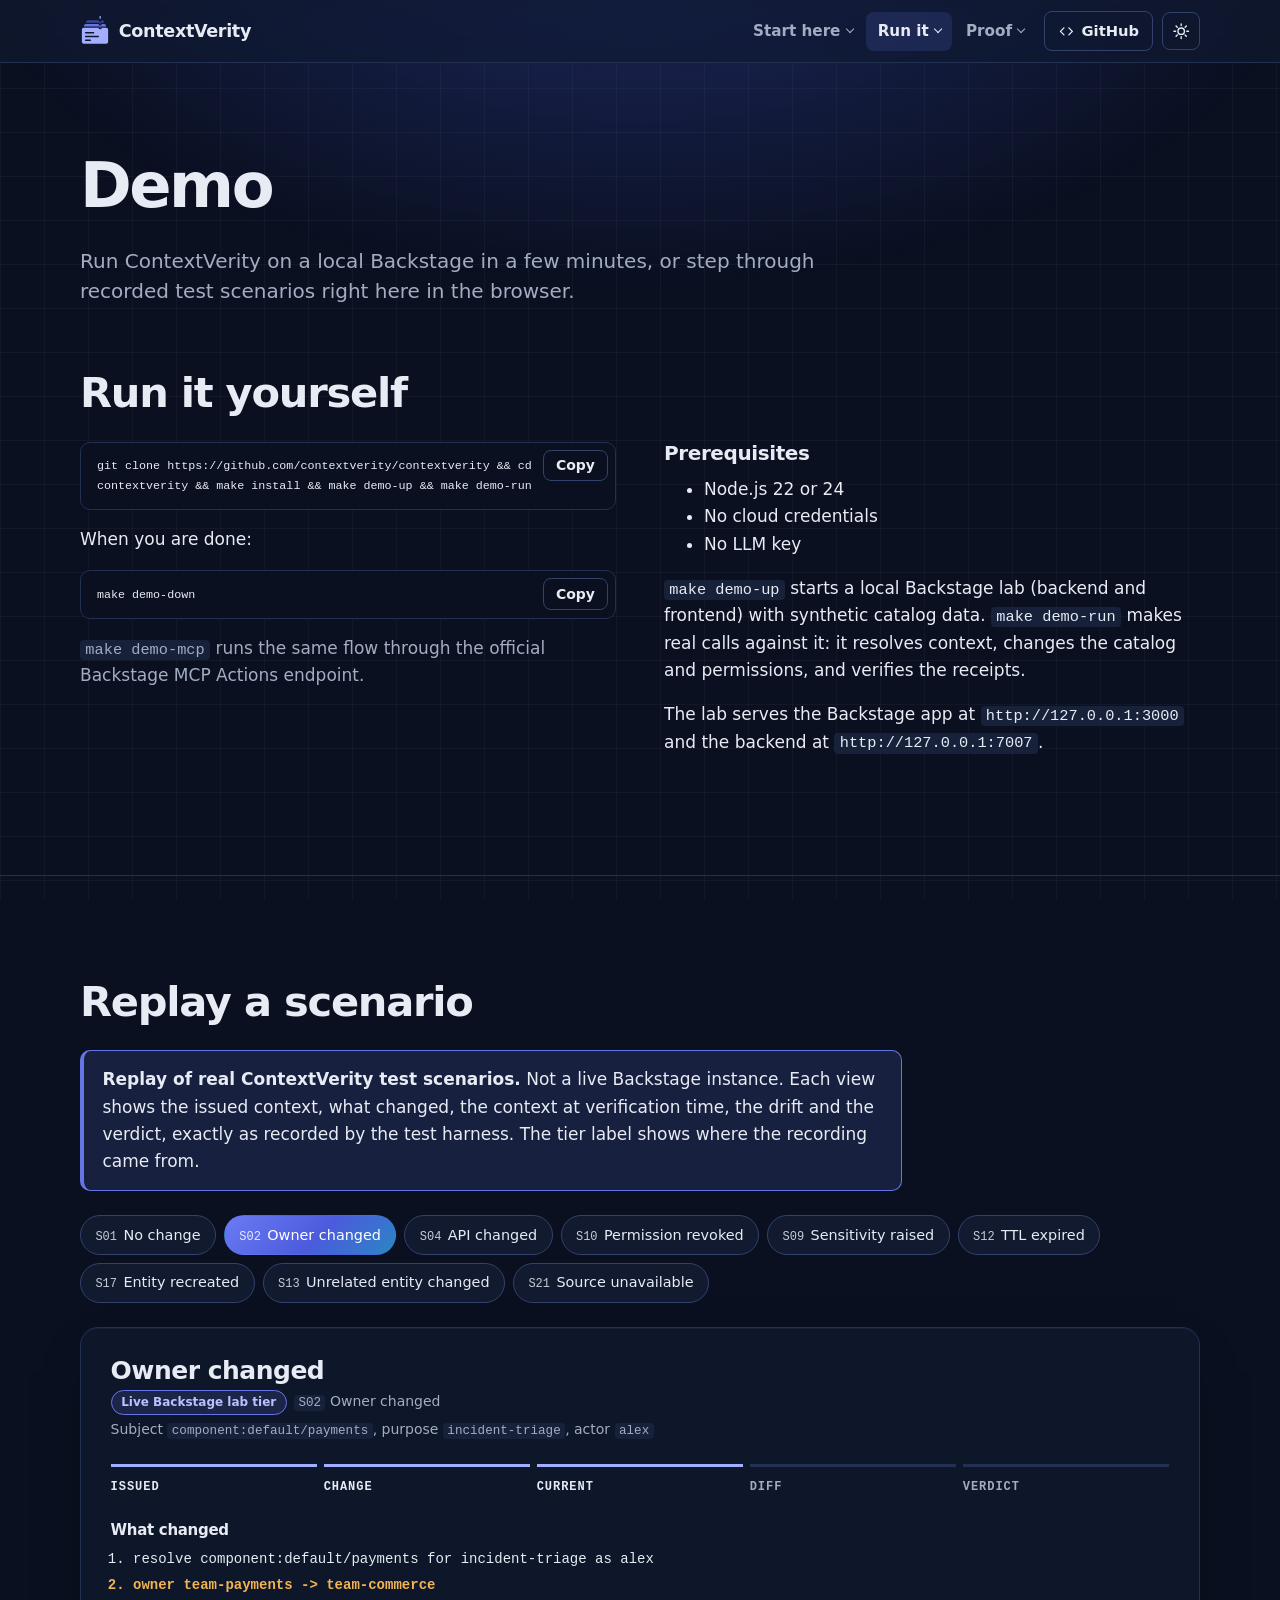
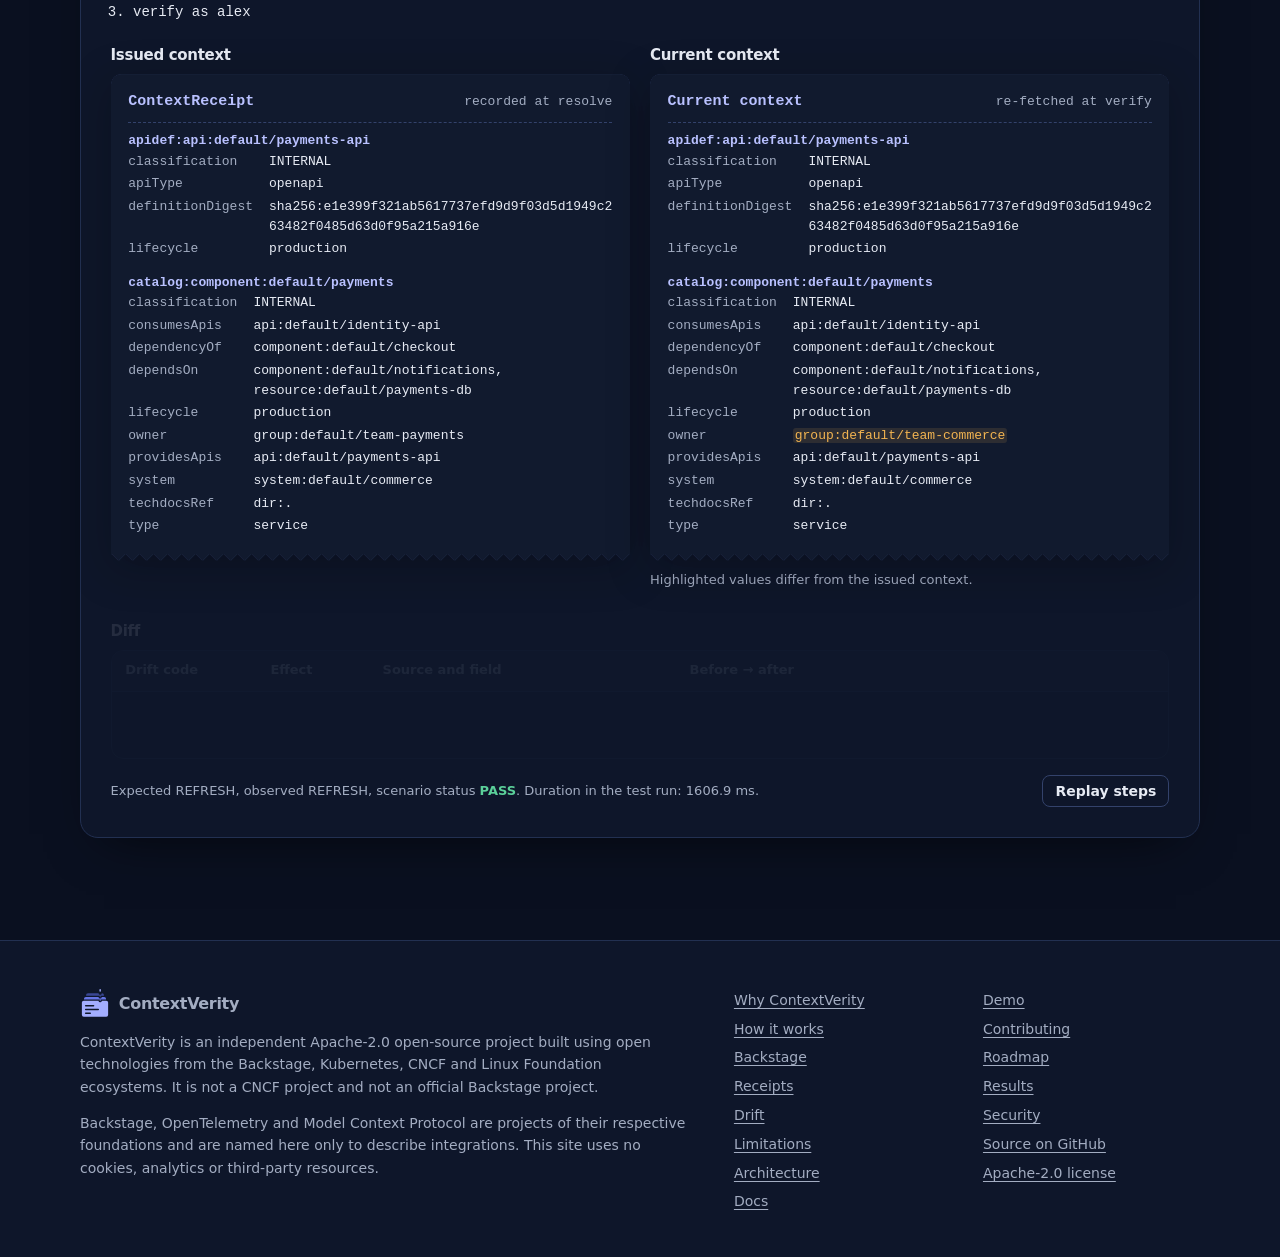
==== demo/index.html @ adbcea39 "ContextVerity website" ====
<!doctype html>
<html lang="en" data-theme="dark">
<head>
  <meta charset="utf-8">
  <meta name="viewport" content="width=device-width, initial-scale=1">
  <title>Demo | ContextVerity</title>
  <meta name="description" content="Run the ContextVerity demo on a local Backstage lab, or replay recorded test scenarios in the browser: owner changes, API changes, revoked permissions and more.">
  <meta name="color-scheme" content="dark light">
  <meta name="theme-color" content="#0a1020">
  <meta property="og:title" content="Demo | ContextVerity">
  <meta property="og:description" content="Run the ContextVerity demo on a local Backstage lab, or replay recorded test scenarios in the browser: owner changes, API changes, revoked permissions and more.">
  <meta property="og:type" content="website">
  <link rel="canonical" href="https://contextverity.github.io/demo/">
  <link rel="icon" href="/favicon.svg" type="image/svg+xml">
  <link rel="stylesheet" href="/assets/css/site.css">
  <script>(function(){var d=document.documentElement,t=null;d.classList.add('js');try{t=new URLSearchParams(location.search).get('theme')||localStorage.getItem('cv-theme')}catch(e){}d.setAttribute('data-theme',t==='light'?'light':'dark');})();</script>
</head>
<body>
  <a class="skip" href="#main">Skip to content</a>
  <header class="site-header">
    <div class="wrap">
      <a class="brand" href="/"><img class="img-dark" src="/assets/img/logo-mark-dark.svg" alt="" width="30" height="30"><img class="img-light" src="/assets/img/logo-mark.svg" alt="" width="30" height="30">ContextVerity</a>
      <nav id="site-nav" class="site-nav" aria-label="Main">
        <ul>
          <li><details class="dd"><summary>Start here</summary><ul class="dd-menu"><li><a href="/#why">Why ContextVerity<span>The problem it addresses</span></a></li><li><a href="/#how">How it works<span>Resolve, receipt, verify</span></a></li><li><a href="/architecture/">Architecture<span>Packages, flow and boundaries</span></a></li><li><a href="/docs/">Docs<span>Guides in the repository</span></a></li></ul></details></li>
          <li><details class="dd current"><summary>Run it</summary><ul class="dd-menu"><li><a href="/demo/" aria-current="page">Demo<span>Run locally or replay scenarios</span></a></li><li><a href="/contributing/">Contributing<span>Set up and send a change</span></a></li><li><a href="/roadmap/">Roadmap<span>Known gaps and direction</span></a></li></ul></details></li>
          <li><details class="dd"><summary>Proof</summary><ul class="dd-menu"><li><a href="/results/">Results<span>Scenarios and benchmarks, from data</span></a></li><li><a href="/security/">Security<span>Model and how to report</span></a></li><li><a href="/#limits">Limitations<span>What is not checked</span></a></li></ul></details></li>
        </ul>
        <a class="gh-btn" href="https://github.com/contextverity/contextverity"><svg viewBox="0 0 24 24" aria-hidden="true" focusable="false"><path d="M8.5 7 3.5 12l5 5M15.5 7l5 5-5 5" fill="none" stroke="currentColor" stroke-width="1.9" stroke-linecap="round" stroke-linejoin="round"/></svg>GitHub</a>
      </nav>
      <button class="icon-btn theme-toggle" type="button" aria-label="Switch to light theme"><svg class="sun" viewBox="0 0 24 24" aria-hidden="true" focusable="false"><circle cx="12" cy="12" r="4.2" fill="none" stroke="currentColor" stroke-width="1.8"/><path d="M12 2.5v2.2M12 19.3v2.2M2.5 12h2.2M19.3 12h2.2M5.3 5.3l1.6 1.6M17.1 17.1l1.6 1.6M5.3 18.7l1.6-1.6M17.1 6.9l1.6-1.6" stroke="currentColor" stroke-width="1.8" stroke-linecap="round"/></svg><svg class="moon" viewBox="0 0 24 24" aria-hidden="true" focusable="false"><path d="M19.5 14.6A8 8 0 0 1 9.4 4.5a8 8 0 1 0 10.1 10.1Z" fill="none" stroke="currentColor" stroke-width="1.8" stroke-linejoin="round"/></svg></button>
      <button class="icon-btn nav-toggle" type="button" aria-expanded="false" aria-controls="site-nav" aria-label="Menu"><svg viewBox="0 0 24 24" aria-hidden="true" focusable="false"><path d="M4 7h16M4 12h16M4 17h16" stroke="currentColor" stroke-width="1.8" stroke-linecap="round"/></svg></button>
    </div>
  </header>
  <main id="main">
    <div class="page-head wrap">
      <h1>Demo</h1>
      <p class="lede">Run ContextVerity on a local Backstage in a few minutes, or step through recorded test scenarios right here in the browser.</p>
    </div>
    <section class="section" aria-labelledby="d-run" style="border-top:0;padding-top:0">
      <div class="wrap">
        <h2 id="d-run">Run it yourself</h2>
        <div class="two-col">
          <div>
            <div class="cmd">
              <button class="btn btn-secondary btn-small copy" type="button" data-copy="cmd-up" hidden>Copy</button>
              <pre><code id="cmd-up">git clone https://github.com/contextverity/contextverity &amp;&amp; cd contextverity &amp;&amp; make install &amp;&amp; make demo-up &amp;&amp; make demo-run</code></pre>
            </div>
            <p>When you are done:</p>
            <div class="cmd">
              <button class="btn btn-secondary btn-small copy" type="button" data-copy="cmd-down" hidden>Copy</button>
              <pre><code id="cmd-down">make demo-down</code></pre>
            </div>
            <p class="muted"><code>make demo-mcp</code> runs the same flow through the official Backstage MCP Actions endpoint.</p>
          </div>
          <div class="prose">
            <h3>Prerequisites</h3>
            <ul>
              <li>Node.js 22 or 24</li>
              <li>No cloud credentials</li>
              <li>No LLM key</li>
            </ul>
            <p><code>make demo-up</code> starts a local Backstage lab (backend and frontend) with synthetic catalog data. <code>make demo-run</code> makes real calls against it: it resolves context, changes the catalog and permissions, and verifies the receipts.</p>
            <p>The lab serves the Backstage app at <code>http://127.0.0.1:3000</code> and the backend at <code>http://127.0.0.1:7007</code>.</p>
          </div>
        </div>
      </div>
    </section>

    <section class="section" aria-labelledby="d-replay">
      <div class="wrap">
        <h2 id="d-replay">Replay a scenario</h2>
        <div class="callout info">
          <p><strong>Replay of real ContextVerity test scenarios.</strong> Not a live Backstage instance. Each view shows the issued context, what changed, the context at verification time, the drift and the verdict, exactly as recorded by the test harness. The tier label shows where the recording came from.</p>
        </div>
        <ul class="picker" id="picker" aria-label="Scenarios"></ul>
        <div class="replay" id="replay" aria-live="polite" aria-busy="true"><p class="muted">Loading recorded scenarios…</p></div>
        <noscript><p class="empty">The replay needs JavaScript. The recorded data is in the ContextVerity repository under <a href="https://github.com/contextverity/contextverity/tree/main/test-results">test-results/</a>.</p></noscript>
      </div>
    </section>
  </main>
  <footer class="site-footer">
    <div class="wrap">
      <div>
        <a class="brand" href="/"><img class="img-dark" src="/assets/img/logo-mark-dark.svg" alt="" width="24" height="24"><img class="img-light" src="/assets/img/logo-mark.svg" alt="" width="24" height="24">ContextVerity</a>
        <p>ContextVerity is an independent Apache-2.0 open-source project built using open technologies from the Backstage, Kubernetes, CNCF and Linux Foundation ecosystems. It is not a CNCF project and not an official Backstage project.</p>
        <p>Backstage, OpenTelemetry and Model Context Protocol are projects of their respective foundations and are named here only to describe integrations. This site uses no cookies, analytics or third-party resources.</p>
      </div>
      <nav aria-label="Footer">
        <ul>
          <li><a href="/#why">Why ContextVerity</a></li>
          <li><a href="/#how">How it works</a></li>
          <li><a href="/#backstage">Backstage</a></li>
          <li><a href="/#receipts">Receipts</a></li>
          <li><a href="/#drift">Drift</a></li>
          <li><a href="/#limits">Limitations</a></li>
          <li><a href="/architecture/">Architecture</a></li>
          <li><a href="/docs/">Docs</a></li>
          <li><a href="/demo/">Demo</a></li>
          <li><a href="/contributing/">Contributing</a></li>
          <li><a href="/roadmap/">Roadmap</a></li>
          <li><a href="/results/">Results</a></li>
          <li><a href="/security/">Security</a></li>
          <li><a href="https://github.com/contextverity/contextverity">Source on GitHub</a></li>
          <li><a href="https://github.com/contextverity/contextverity/blob/main/LICENSE">Apache-2.0 license</a></li>
        </ul>
      </nav>
    </div>
  </footer>
  <script src="/assets/js/site.js" defer></script>
  <script src="/assets/js/demo.js" defer></script>
</body>
</html>
---- assets/css/site.css ----
/* ContextVerity site styles. System fonts only; no external resources.
   Dark is the default theme; [data-theme="light"] switches to light. */

:root {
  color-scheme: dark;
  --bg: #0a1020;
  --surface: #111a2e;
  --surface-2: #17213a;
  --surface-glass: rgba(17, 26, 46, 0.72);
  --ink: #e7ebf4;
  --ink-2: #a3adc2;
  --rule: #223051;
  --rule-strong: #33426b;
  --carbon: #a3aeff;
  --carbon-ink: #b9c1ff;
  --carbon-strong: #6675e6;
  --sky: #7dd3fc;
  --carbon-soft: rgba(102, 117, 230, 0.16);
  --on-carbon: #0a1020;
  --valid: #5bd09a;
  --refresh: #f2b451;
  --deny: #ff7f9a;
  --valid-bg: rgba(91, 208, 154, 0.12);
  --refresh-bg: rgba(242, 180, 81, 0.12);
  --deny-bg: rgba(255, 127, 154, 0.12);
  --valid-mark: #30a06e;
  --refresh-mark: #c98418;
  --deny-mark: #e64c7a;
  --neutral-mark: #56627f;
  --grid-line: rgba(255, 255, 255, 0.035);
  --glow: rgba(70, 90, 230, 0.32);
  --focus: #a3aeff;
  --shadow: 0 1px 0 rgba(255, 255, 255, 0.04) inset, 0 20px 50px -24px rgba(0, 0, 0, 0.7);
  --grad-text: linear-gradient(92deg, #ffffff 0%, #c3c9ff 38%, #a3aeff 62%, #7dd3fc 100%);
  --grad-btn: linear-gradient(135deg, #6b7bf5 0%, #4b5bdc 55%, #2a86c4 100%);

  --sans: ui-sans-serif, system-ui, -apple-system, "Segoe UI", Roboto, sans-serif;
  --mono: ui-monospace, "SF Mono", "Cascadia Mono", Menlo, Consolas, monospace;

  --step--1: 0.875rem;
  --step-0: 1.0625rem;
  --step-1: 1.25rem;
  --step-2: 1.5625rem;
  --step-3: clamp(1.85rem, 1.25rem + 1.8vw, 2.6rem);
  --step-4: clamp(2.4rem, 1.4rem + 3.4vw, 3.9rem);

  --wrap: 74rem;
  --gutter: clamp(1rem, 3vw, 2rem);
  --ease: cubic-bezier(0.2, 0.7, 0.2, 1);
}

:root[data-theme="light"] {
  color-scheme: light;
  --bg: #f3f5f9;
  --surface: #ffffff;
  --surface-2: #eaeef5;
  --surface-glass: rgba(255, 255, 255, 0.8);
  --ink: #172036;
  --ink-2: #4a5468;
  --rule: #d3d9e3;
  --rule-strong: #aeb7c6;
  --carbon: #2e3fbf;
  --carbon-ink: #2433a3;
  --carbon-strong: #2e3fbf;
  --sky: #0369a1;
  --carbon-soft: #e3e7fb;
  --on-carbon: #ffffff;
  --valid: #1d7348;
  --refresh: #8a5300;
  --deny: #b3261e;
  --valid-bg: #e2f3ea;
  --refresh-bg: #fcefd6;
  --deny-bg: #fbe4e1;
  --valid-mark: #1d7348;
  --refresh-mark: #b87300;
  --deny-mark: #b3261e;
  --neutral-mark: #8a94a8;
  --grid-line: rgba(23, 32, 54, 0.045);
  --glow: rgba(46, 63, 191, 0.13);
  --focus: #2e3fbf;
  --shadow: 0 1px 2px rgba(23, 32, 54, 0.08), 0 18px 40px -24px rgba(23, 32, 54, 0.35);
  --grad-text: linear-gradient(92deg, #172036 0%, #2e3fbf 55%, #0369a1 100%);
  --grad-btn: linear-gradient(135deg, #3b4fd6 0%, #2e3fbf 55%, #0b6fb0 100%);
}

*,
*::before,
*::after {
  box-sizing: border-box;
}

html {
  -webkit-text-size-adjust: 100%;
  text-size-adjust: 100%;
  scroll-padding-top: 5rem;
}

@media (prefers-reduced-motion: no-preference) {
  html {
    scroll-behavior: smooth;
  }
}

body {
  margin: 0;
  background: var(--bg);
  color: var(--ink);
  font-family: var(--sans);
  font-size: var(--step-0);
  line-height: 1.6;
  overflow-x: hidden;
  position: relative;
}

/* Faint grid and a soft radial glow behind everything. */
body::before {
  content: "";
  position: fixed;
  inset: 0;
  z-index: -1;
  pointer-events: none;
  background-image:
    radial-gradient(60rem 32rem at 50% -8%, var(--glow), transparent 70%),
    linear-gradient(var(--grid-line) 1px, transparent 1px),
    linear-gradient(90deg, var(--grid-line) 1px, transparent 1px);
  background-size: auto, 44px 44px, 44px 44px;
}

[hidden] {
  display: none !important;
}

img,
svg {
  max-width: 100%;
  height: auto;
}

a {
  color: var(--carbon-ink);
  text-decoration-thickness: 1px;
  text-underline-offset: 0.18em;
}

a:hover {
  text-decoration-thickness: 2px;
}

:focus-visible {
  outline: 3px solid var(--focus);
  outline-offset: 2px;
  border-radius: 4px;
}

code,
kbd,
pre,
samp {
  font-family: var(--mono);
  font-size: 0.9em;
}

:not(pre) > code {
  background: var(--surface-2);
  padding: 0.08em 0.35em;
  border-radius: 4px;
  overflow-wrap: anywhere;
}

h1,
h2,
h3,
h4 {
  line-height: 1.12;
  letter-spacing: -0.02em;
  margin: 0 0 0.6em;
}

h2 {
  font-size: var(--step-3);
  font-weight: 780;
  letter-spacing: -0.03em;
}

h3 {
  font-size: var(--step-1);
  font-weight: 700;
}

p,
ul,
ol,
dl {
  margin: 0 0 1em;
}

.skip {
  position: absolute;
  left: 1rem;
  top: -4rem;
  background: var(--carbon);
  color: var(--on-carbon);
  padding: 0.5rem 1rem;
  border-radius: 6px;
  z-index: 20;
}

.skip:focus {
  top: 1rem;
}

.wrap {
  width: 100%;
  max-width: var(--wrap);
  margin-inline: auto;
  padding-inline: var(--gutter);
}

.prose {
  max-width: 68ch;
}

.muted {
  color: var(--ink-2);
}

.grad {
  background: var(--grad-text);
  -webkit-background-clip: text;
  background-clip: text;
  color: transparent;
}

.col-label {
  font-size: 0.72rem;
  font-weight: 700;
  letter-spacing: 0.18em;
  text-transform: uppercase;
  color: var(--ink-2);
  margin: 0 0 0.9rem;
}

.visually-hidden {
  position: absolute !important;
  width: 1px;
  height: 1px;
  overflow: hidden;
  clip: rect(0 0 0 0);
  white-space: nowrap;
}

/* Theme-specific images */
.img-light {
  display: none !important;
}

:root[data-theme="light"] .img-light {
  display: block !important;
}

:root[data-theme="light"] .img-dark {
  display: none !important;
}

/* ---------- Header and navigation ---------- */

.site-header {
  position: sticky;
  top: 0;
  z-index: 10;
  background: var(--surface-glass);
  -webkit-backdrop-filter: saturate(140%) blur(14px);
  backdrop-filter: saturate(140%) blur(14px);
  border-bottom: 1px solid var(--rule);
}

.site-header .wrap {
  display: flex;
  align-items: center;
  gap: 0.6rem;
  min-height: 3.9rem;
}

.brand {
  display: inline-flex;
  align-items: center;
  gap: 0.55rem;
  color: var(--ink);
  text-decoration: none;
  font-weight: 780;
  font-size: 1.1rem;
  letter-spacing: -0.02em;
  margin-right: auto;
}

.brand img {
  width: 30px;
  height: 30px;
}

.site-nav {
  display: flex;
  align-items: center;
  gap: 0.5rem;
}

.site-nav > ul {
  list-style: none;
  margin: 0;
  padding: 0;
  display: flex;
  align-items: center;
  gap: 0.15rem;
}

.dd {
  position: relative;
}

.dd > summary {
  list-style: none;
  cursor: pointer;
  color: var(--ink-2);
  font-size: 0.95rem;
  font-weight: 560;
  padding: 0.45rem 0.7rem;
  border-radius: 8px;
  display: inline-flex;
  align-items: center;
  gap: 0.4rem;
  user-select: none;
}

.dd > summary::-webkit-details-marker {
  display: none;
}

.dd > summary::after {
  content: "";
  width: 0.38rem;
  height: 0.38rem;
  border-right: 1.5px solid currentColor;
  border-bottom: 1.5px solid currentColor;
  transform: translateY(-2px) rotate(45deg);
  transition: transform 0.2s var(--ease);
}

.dd[open] > summary::after {
  transform: translateY(1px) rotate(-135deg);
}

.dd > summary:hover,
.dd[open] > summary,
.dd.current > summary {
  color: var(--ink);
  background: var(--carbon-soft);
}

.dd-menu {
  position: absolute;
  top: calc(100% + 0.5rem);
  left: 50%;
  transform: translateX(-50%);
  min-width: 17rem;
  list-style: none;
  margin: 0;
  padding: 0.45rem;
  background: var(--surface);
  border: 1px solid var(--rule-strong);
  border-radius: 12px;
  box-shadow: var(--shadow);
}

@media (prefers-reduced-motion: no-preference) {
  .dd[open] .dd-menu {
    animation: menu-in 0.18s var(--ease);
  }
}

@keyframes menu-in {
  from {
    opacity: 0;
    transform: translate(-50%, -4px);
  }
}

.dd-menu a {
  display: block;
  text-decoration: none;
  color: var(--ink);
  padding: 0.55rem 0.7rem;
  border-radius: 8px;
  font-weight: 620;
  font-size: 0.95rem;
  line-height: 1.3;
}

.dd-menu a span {
  display: block;
  color: var(--ink-2);
  font-weight: 400;
  font-size: 0.82rem;
  margin-top: 0.1rem;
}

.dd-menu a:hover,
.dd-menu a:focus-visible {
  background: var(--carbon-soft);
}

.dd-menu a[aria-current="page"] {
  box-shadow: inset 3px 0 0 var(--carbon);
}

.icon-btn {
  display: inline-grid;
  place-items: center;
  width: 2.35rem;
  height: 2.35rem;
  flex: none;
  border-radius: 8px;
  border: 1px solid var(--rule-strong);
  background: transparent;
  color: var(--ink);
  cursor: pointer;
  padding: 0;
}

.icon-btn:hover {
  background: var(--carbon-soft);
}

.icon-btn svg {
  width: 1.15rem;
  height: 1.15rem;
}

.theme-toggle .moon {
  display: none;
}

html:not(.js) .theme-toggle {
  display: none;
}

:root[data-theme="light"] .theme-toggle .sun {
  display: none;
}

:root[data-theme="light"] .theme-toggle .moon {
  display: block;
}

.gh-btn {
  display: inline-flex;
  align-items: center;
  gap: 0.45rem;
  padding: 0.45rem 0.8rem;
  border-radius: 8px;
  border: 1px solid var(--rule-strong);
  color: var(--ink);
  text-decoration: none;
  font-weight: 620;
  font-size: 0.92rem;
}

.gh-btn:hover {
  background: var(--carbon-soft);
}

.gh-btn svg {
  width: 1.05rem;
  height: 1.05rem;
}

.nav-toggle {
  display: none !important;
}

@media (max-width: 60rem) {
  .js .nav-toggle {
    display: inline-grid !important;
  }

  .js .site-nav {
    display: none;
    position: absolute;
    left: 0;
    right: 0;
    top: 100%;
    background: var(--surface);
    border-bottom: 1px solid var(--rule);
    padding: 0.75rem var(--gutter) 1.25rem;
    flex-direction: column;
    align-items: stretch;
    max-height: calc(100vh - 4rem);
    overflow-y: auto;
  }

  .js .site-nav.open {
    display: flex;
  }

  .site-nav > ul {
    flex-direction: column;
    align-items: stretch;
  }

  .dd > summary {
    width: 100%;
    justify-content: space-between;
    font-size: 1rem;
    padding: 0.7rem 0.5rem;
  }

  .dd-menu {
    position: static;
    transform: none;
    box-shadow: none;
    border: 0;
    background: transparent;
    padding: 0 0 0.5rem 0.5rem;
    min-width: 0;
  }

  .dd[open] .dd-menu {
    animation: none;
  }

  .site-nav .gh-btn {
    margin-top: 0.5rem;
    justify-content: center;
  }
}

/* ---------- Buttons ---------- */

.actions {
  display: flex;
  flex-wrap: wrap;
  gap: 0.8rem;
  margin: 2rem 0 0;
}

.btn {
  display: inline-flex;
  align-items: center;
  justify-content: center;
  gap: 0.5rem;
  font: inherit;
  font-weight: 680;
  font-size: 1rem;
  text-decoration: none;
  padding: 0.8rem 1.35rem;
  border-radius: 10px;
  border: 1px solid transparent;
  cursor: pointer;
  line-height: 1.2;
  transition: transform 0.2s var(--ease), box-shadow 0.25s var(--ease), background-color 0.2s, border-color 0.2s;
}

.btn-primary {
  background: var(--grad-btn);
  color: #fff;
  box-shadow: 0 0 0 1px rgba(255, 255, 255, 0.1) inset, 0 10px 30px -8px rgba(92, 108, 240, 0.65);
}

.btn-primary:hover {
  transform: translateY(-1px);
  box-shadow: 0 0 0 1px rgba(255, 255, 255, 0.14) inset, 0 14px 40px -8px rgba(92, 108, 240, 0.85);
}

.btn-secondary {
  background: transparent;
  color: var(--ink);
  border-color: var(--rule-strong);
}

.btn-secondary:hover {
  background: var(--carbon-soft);
  border-color: var(--carbon);
}

.btn-small {
  font-size: var(--step--1);
  padding: 0.4rem 0.75rem;
  border-radius: 8px;
}

/* ---------- Sections ---------- */

main {
  display: block;
}

.section {
  padding-block: clamp(3.5rem, 8vw, 6.5rem);
  border-top: 1px solid var(--rule);
}

.section-head {
  max-width: 64ch;
  margin-bottom: 2.25rem;
}

.section-head p {
  color: var(--ink-2);
  font-size: var(--step-1);
  line-height: 1.5;
}

.page-head {
  padding-block: clamp(3rem, 7vw, 5.5rem) clamp(1.5rem, 4vw, 2.75rem);
}

.page-head h1 {
  font-size: var(--step-4);
  font-weight: 800;
  letter-spacing: -0.04em;
  margin-bottom: 0.4em;
}

.page-head .lede {
  font-size: var(--step-1);
  color: var(--ink-2);
  max-width: 62ch;
  line-height: 1.5;
}

.two-col {
  display: grid;
  grid-template-columns: repeat(auto-fit, minmax(min(100%, 22rem), 1fr));
  gap: clamp(1.5rem, 4vw, 3rem);
  align-items: start;
}

figure {
  margin: 0;
}

.diagram {
  margin: 2.25rem 0;
}

.diagram img {
  display: block;
  width: 100%;
  border-radius: 16px;
  box-shadow: var(--shadow);
}

.diagram figcaption {
  color: var(--ink-2);
  font-size: var(--step--1);
  margin-top: 0.7rem;
  max-width: 70ch;
}

/* Scroll-linked reveals (only when motion is welcome and JS is on). */
@media (prefers-reduced-motion: no-preference) {
  .js [data-reveal] {
    opacity: 0;
    transform: translateY(18px);
    transition: opacity 0.7s var(--ease), transform 0.7s var(--ease);
    transition-delay: calc(var(--i, 0) * 70ms);
  }

  .js [data-reveal].is-in {
    opacity: 1;
    transform: none;
  }
}

/* ---------- Hero ---------- */

.hero {
  padding-block: clamp(3.5rem, 8vw, 6rem) clamp(2rem, 5vw, 3rem);
  text-align: center;
}

.hero .brandline {
  display: inline-flex;
  align-items: center;
  gap: 0.6rem;
  font-size: 1.15rem;
  font-weight: 760;
  letter-spacing: -0.02em;
  padding: 0.35rem 1rem 0.35rem 0.45rem;
  border: 1px solid var(--rule-strong);
  border-radius: 999px;
  background: var(--surface-glass);
  margin: 0 0 1.6rem;
}

.hero .brandline img {
  width: 30px;
  height: 30px;
}

.hero h1 {
  font-size: clamp(2.6rem, 1.2rem + 6vw, 5.6rem);
  font-weight: 800;
  letter-spacing: -0.04em;
  line-height: 1;
  margin: 0 auto;
  max-width: 15ch;
  text-wrap: balance;
}

.hero h1 .grad {
  display: inline-block;
  padding-bottom: 0.08em;
}

.hero .subhead {
  font-size: clamp(1.1rem, 0.95rem + 0.6vw, 1.35rem);
  color: var(--ink-2);
  margin: 1.5rem auto 0;
  max-width: 48ch;
  line-height: 1.5;
}

.hero .subhead strong {
  color: var(--ink);
  font-weight: 650;
}

.hero .actions {
  justify-content: center;
}

.hero .status-note {
  margin: 1.4rem auto 0;
  font-size: var(--step--1);
  color: var(--ink-2);
  max-width: 60ch;
}

/* ---------- Animated flow (home) ---------- */

.flow-wrap {
  padding-block: 0.5rem clamp(3rem, 6vw, 5rem);
}

.flow {
  position: relative;
  display: grid;
  grid-template-columns: minmax(0, 1fr) minmax(0, 0.8fr) minmax(0, 1fr);
  gap: clamp(1.5rem, 6vw, 6rem);
  align-items: center;
  padding: clamp(1.25rem, 3vw, 2.25rem);
  border: 1px solid var(--rule);
  border-radius: 20px;
  background:
    radial-gradient(26rem 16rem at 50% 55%, var(--carbon-soft), transparent 70%),
    var(--surface-glass);
  box-shadow: var(--shadow);
}

.flow-col {
  position: relative;
  z-index: 1;
  text-align: left;
}

.flow-col.center {
  text-align: center;
}

.flow-links {
  position: absolute;
  inset: 0;
  width: 100%;
  height: 100%;
  pointer-events: none;
  z-index: 0;
  overflow: visible;
}

.flow-links path {
  fill: none;
  stroke: var(--carbon);
  stroke-opacity: 0.35;
  stroke-width: 1.5;
  stroke-dasharray: 1 6;
  stroke-linecap: round;
  transition: stroke 0.4s, stroke-opacity 0.4s;
}

.flow-links path.lit-REFRESH { stroke: var(--refresh); stroke-opacity: 1; stroke-width: 2.2; }
.flow-links path.lit-DENY { stroke: var(--deny); stroke-opacity: 1; stroke-width: 2.2; }
.flow-links path.lit-VALID { stroke: var(--valid); stroke-opacity: 1; stroke-width: 2.2; }

.flow-links circle { fill: var(--carbon); }
.flow-links circle.c-REFRESH { fill: var(--refresh); }
.flow-links circle.c-DENY { fill: var(--deny); }
.flow-links circle.c-VALID { fill: var(--valid); }

.src-cards {
  list-style: none;
  margin: 0;
  padding: 0;
  display: grid;
  gap: 0.6rem;
}

.src-card {
  position: relative;
  display: grid;
  grid-template-columns: minmax(0, 1fr) auto;
  align-items: center;
  gap: 0.1rem 0.75rem;
  padding: 0.55rem 0.85rem 0.55rem 1rem;
  border: 1px solid var(--rule);
  border-radius: 10px;
  background: var(--surface);
  font-family: var(--mono);
  transition: border-color 0.4s, background-color 0.4s, transform 0.4s var(--ease);
}

.src-card::before {
  content: "";
  position: absolute;
  left: 0;
  top: 0;
  bottom: 0;
  width: 3px;
  border-radius: 10px 0 0 10px;
  background: var(--carbon);
  transition: background-color 0.4s;
}

.src-card b {
  font-size: 0.86rem;
  font-weight: 700;
}

.src-card .st {
  grid-column: 1;
  font-size: 0.76rem;
  color: var(--ink-2);
  overflow-wrap: anywhere;
}

.src-card .dot {
  grid-row: 1 / span 2;
  grid-column: 2;
  width: 0.55rem;
  height: 0.55rem;
  border-radius: 50%;
  background: var(--valid);
  box-shadow: 0 0 0 3px var(--valid-bg);
  transition: background-color 0.4s, box-shadow 0.4s;
}

.src-card.flip-REFRESH,
.src-card.flip-DENY {
  transform: translateX(6px);
}

.src-card.flip-REFRESH { border-color: var(--refresh); background: var(--refresh-bg); }
.src-card.flip-REFRESH::before,
.src-card.flip-REFRESH .dot { background: var(--refresh); }
.src-card.flip-REFRESH .dot { box-shadow: 0 0 0 4px var(--refresh-bg); }
.src-card.flip-REFRESH .st { color: var(--refresh); font-weight: 700; }

.src-card.flip-DENY { border-color: var(--deny); background: var(--deny-bg); }
.src-card.flip-DENY::before,
.src-card.flip-DENY .dot { background: var(--deny); }
.src-card.flip-DENY .dot { box-shadow: 0 0 0 4px var(--deny-bg); }
.src-card.flip-DENY .st { color: var(--deny); font-weight: 700; }

.core {
  display: grid;
  justify-items: center;
  gap: 0.3rem;
}

.core-mark {
  position: relative;
  width: clamp(7rem, 11vw, 8.75rem);
  aspect-ratio: 1;
  border-radius: 50%;
  display: grid;
  place-items: center;
  background: var(--surface);
  border: 1px solid var(--rule-strong);
  box-shadow: 0 0 0 10px var(--carbon-soft), 0 0 70px 12px var(--glow);
  margin-bottom: 1rem;
}

@media (prefers-reduced-motion: no-preference) {
  .core-mark::after {
    content: "";
    position: absolute;
    inset: -10px;
    border-radius: 50%;
    border: 1px solid var(--carbon);
    opacity: 0;
    animation: ping 3.2s var(--ease) infinite;
  }
}

@keyframes ping {
  0% { transform: scale(0.92); opacity: 0.55; }
  100% { transform: scale(1.35); opacity: 0; }
}

.core-mark img {
  width: 58%;
}

.core-name {
  font-size: 1.3rem;
  font-weight: 780;
  letter-spacing: -0.02em;
}

.core-rule {
  font-size: 0.72rem;
  font-weight: 700;
  letter-spacing: 0.2em;
  text-transform: uppercase;
  color: var(--carbon);
}

.core-status {
  margin-top: 0.6rem;
  font-family: var(--mono);
  font-size: 0.8rem;
  color: var(--ink-2);
  min-height: 1.3em;
}

.verdict-rows {
  list-style: none;
  margin: 0;
  padding: 0.6rem;
  display: grid;
  gap: 0.5rem;
  border: 1px solid var(--rule);
  border-radius: 14px;
  background: var(--surface);
}

.vrow {
  --c: var(--ink-2);
  --b: transparent;
  position: relative;
  display: grid;
  grid-template-columns: auto minmax(0, 1fr) auto;
  align-items: center;
  gap: 0.15rem 0.7rem;
  padding: 0.7rem 0.85rem;
  border: 1px solid transparent;
  border-radius: 10px;
  transition: background-color 0.4s, border-color 0.4s, transform 0.4s var(--ease);
}

.vrow.v-VALID { --c: var(--valid); --b: var(--valid-bg); }
.vrow.v-REFRESH { --c: var(--refresh); --b: var(--refresh-bg); }
.vrow.v-DENY { --c: var(--deny); --b: var(--deny-bg); }

.vrow .glyph {
  width: 1.05rem;
  height: 1.05rem;
  color: var(--c);
}

.vrow b {
  font-family: var(--mono);
  font-size: 1rem;
  letter-spacing: 0.04em;
}

.vrow .why {
  grid-column: 2 / 4;
  font-family: var(--mono);
  font-size: 0.78rem;
  color: var(--ink-2);
}

.vrow .code {
  font-family: var(--mono);
  font-size: 0.72rem;
  font-weight: 700;
  color: var(--c);
  opacity: 0;
  transition: opacity 0.3s;
  text-align: right;
  overflow-wrap: anywhere;
}

.vrow.lit {
  background: var(--b);
  border-color: var(--c);
  transform: scale(1.02);
}

.vrow.lit .code {
  opacity: 1;
}

.flow.static .vrow .code {
  opacity: 1;
}

.flow.static + .flow-bar {
  display: none;
}

@media (prefers-reduced-motion: no-preference) {
  .vrow.lit .glyph {
    animation: pop 0.5s cubic-bezier(0.3, 1.6, 0.5, 1);
  }

  .vrow.lit.v-REFRESH .glyph {
    animation: spin 0.9s var(--ease);
  }
}

@keyframes pop {
  0% { transform: scale(0.4); }
  100% { transform: scale(1); }
}

.flow-bar {
  display: flex;
  justify-content: space-between;
  align-items: center;
  gap: 1rem;
  flex-wrap: wrap;
  margin-top: 1rem;
}

.flow-event {
  font-family: var(--mono);
  font-size: 0.9rem;
  font-weight: 650;
  margin: 0;
  min-height: 1.5em;
  overflow-wrap: anywhere;
  transition: color 0.3s;
  text-align: left;
}

.flow-event.c-REFRESH { color: var(--refresh); }
.flow-event.c-DENY { color: var(--deny); }
.flow-event.c-VALID { color: var(--valid); }

.counters {
  display: grid;
  grid-template-columns: repeat(auto-fit, minmax(min(100%, 13rem), 1fr));
  gap: 1rem;
  margin: 1.5rem 0 0;
}

.counter {
  display: flex;
  flex-direction: column-reverse;
  padding: 1.1rem 1.25rem;
  border: 1px solid var(--rule);
  border-radius: 14px;
  background: var(--surface-glass);
  text-align: left;
}

.counter dd {
  margin: 0;
  font-family: var(--mono);
  font-size: clamp(2rem, 1.4rem + 2vw, 2.9rem);
  font-weight: 750;
  letter-spacing: -0.03em;
  line-height: 1.05;
  font-variant-numeric: tabular-nums;
}

.counter dd small {
  font-size: 0.45em;
  font-weight: 600;
  color: var(--ink-2);
  letter-spacing: 0;
  margin-left: 0.35em;
}

.counter dt {
  margin-top: 0.35rem;
  font-size: 0.9rem;
  color: var(--ink-2);
}

.counters-note {
  margin: 0.75rem 0 0;
  font-size: var(--step--1);
  color: var(--ink-2);
  text-align: left;
}

@media (max-width: 52rem) {
  .flow {
    grid-template-columns: minmax(0, 1fr);
    gap: 1.75rem;
  }

  .flow-links {
    display: none;
  }

  .src-cards {
    grid-template-columns: repeat(auto-fit, minmax(min(100%, 12rem), 1fr));
  }
}

/* ---------- Glyphs, verdict labels and stamps ---------- */

.glyph {
  width: 1em;
  height: 1em;
  flex: none;
  vertical-align: -0.12em;
  --knock: var(--surface);
}

.verdict {
  display: inline-flex;
  align-items: center;
  gap: 0.35em;
  font-family: var(--mono);
  font-weight: 700;
  font-size: 0.875rem;
  letter-spacing: 0.02em;
  white-space: nowrap;
}

.verdict.v-VALID { color: var(--valid); }
.verdict.v-REFRESH { color: var(--refresh); }
.verdict.v-DENY,
.verdict.v-RESOLVE_DENIED { color: var(--deny); }
.verdict.v-NONE,
.verdict.v-UNSUPPORTED { color: var(--ink-2); }

.stamp {
  --c: var(--ink-2);
  --bgc: var(--surface);
  display: inline-grid;
  grid-template-columns: auto auto;
  align-items: center;
  column-gap: 0.65rem;
  color: var(--c);
  background: var(--bgc);
  border: 2px solid var(--c);
  box-shadow: inset 0 0 0 3px var(--surface), inset 0 0 0 4px var(--c);
  border-radius: 10px;
  padding: 0.6rem 1rem 0.6rem 0.8rem;
  transform: rotate(-3deg);
  font-family: var(--mono);
  line-height: 1.15;
}

.stamp .glyph {
  width: 1.6rem;
  height: 1.6rem;
  grid-row: span 2;
  --knock: var(--surface);
}

.stamp b {
  font-size: 1.2rem;
  letter-spacing: 0.06em;
  font-weight: 800;
}

.stamp small {
  font-size: 0.72rem;
  letter-spacing: 0.02em;
  overflow-wrap: anywhere;
}

.stamp.v-VALID { --c: var(--valid); --bgc: var(--valid-bg); }
.stamp.v-REFRESH { --c: var(--refresh); --bgc: var(--refresh-bg); }
.stamp.v-DENY,
.stamp.v-RESOLVE_DENIED { --c: var(--deny); --bgc: var(--deny-bg); }

@media (prefers-reduced-motion: no-preference) {
  .stamp.slam {
    animation: slam 0.45s cubic-bezier(0.3, 1.5, 0.5, 1) both;
  }

  .stamp.slam.v-REFRESH .glyph {
    animation: spin 0.9s var(--ease) 0.25s;
  }

  .stamp.slam.v-DENY {
    animation: slam 0.45s cubic-bezier(0.3, 1.5, 0.5, 1) both, shake 0.4s ease 0.45s;
  }

  .stamp.slam.v-VALID .glyph path {
    stroke-dasharray: 14;
    animation: draw 0.5s ease 0.3s both;
  }
}

@keyframes slam {
  0% { opacity: 0; transform: rotate(-8deg) scale(1.6); }
  100% { opacity: 1; transform: rotate(-3deg) scale(1); }
}

@keyframes spin {
  to { transform: rotate(360deg); }
}

@keyframes shake {
  0%, 100% { transform: rotate(-3deg) translateX(0); }
  25% { transform: rotate(-3deg) translateX(-4px); }
  75% { transform: rotate(-3deg) translateX(4px); }
}

@keyframes draw {
  from { stroke-dashoffset: 14; }
  to { stroke-dashoffset: 0; }
}

/* ---------- Receipt ---------- */

.receipt-shell {
  filter: drop-shadow(0 0 0.6px var(--rule-strong)) drop-shadow(0 10px 20px rgba(0, 0, 0, 0.25));
}

.receipt {
  --tooth: 7px;
  background: var(--surface);
  padding: 1rem 1.1rem calc(1.1rem + var(--tooth));
  border-radius: 10px 10px 0 0;
  font-family: var(--mono);
  font-size: 0.8125rem;
  line-height: 1.55;
  -webkit-mask: conic-gradient(from -45deg at bottom, #0000, #000 1deg 89deg, #0000 90deg) 50% / calc(var(--tooth) * 2) 100%;
  mask: conic-gradient(from -45deg at bottom, #0000, #000 1deg 89deg, #0000 90deg) 50% / calc(var(--tooth) * 2) 100%;
}

.receipt-head {
  display: flex;
  justify-content: space-between;
  align-items: baseline;
  gap: 0.75rem;
  flex-wrap: wrap;
  padding-bottom: 0.55rem;
  margin-bottom: 0.55rem;
  border-bottom: 1px dashed var(--rule-strong);
}

.receipt-head strong {
  color: var(--carbon-ink);
  font-size: 0.9375rem;
}

.receipt dl {
  display: grid;
  grid-template-columns: max-content minmax(0, 1fr);
  gap: 0.15rem 1rem;
  margin: 0;
}

.receipt dt {
  color: var(--ink-2);
}

.receipt dd {
  margin: 0;
  overflow-wrap: anywhere;
}

.receipt-foot {
  margin-top: 0.6rem;
  padding-top: 0.55rem;
  border-top: 1px dashed var(--rule-strong);
  color: var(--ink-2);
  overflow-wrap: anywhere;
}

.receipt mark {
  background: var(--refresh-bg);
  color: var(--refresh);
  border-radius: 3px;
  padding: 0 0.15em;
}

@media (prefers-reduced-motion: no-preference) {
  .stage.on .receipt mark {
    animation: flash 1.4s ease 1;
  }
}

@keyframes flash {
  0%, 35% { box-shadow: 0 0 0 3px var(--refresh); }
  100% { box-shadow: 0 0 0 0 transparent; }
}

/* ---------- Content blocks ---------- */

.steps {
  list-style: none;
  counter-reset: step;
  padding: 0;
  margin: 0;
  display: grid;
  grid-template-columns: repeat(auto-fit, minmax(min(100%, 19rem), 1fr));
  gap: clamp(1rem, 3vw, 1.5rem);
}

.steps > li {
  counter-increment: step;
  position: relative;
  padding: 3.5rem 1.4rem 1.4rem;
  border: 1px solid var(--rule);
  border-radius: 16px;
  background: var(--surface-glass);
  min-width: 0;
}

.steps > li::before {
  content: counter(step);
  position: absolute;
  top: 1.2rem;
  left: 1.4rem;
  width: 1.75rem;
  height: 1.75rem;
  display: grid;
  place-items: center;
  border-radius: 50%;
  font-family: var(--mono);
  font-weight: 700;
  font-size: 0.85rem;
  color: #fff;
  background: var(--grad-btn);
}

.steps h3 {
  margin-bottom: 0.4em;
}

.steps p {
  color: var(--ink-2);
}

pre {
  background: var(--bg);
  border: 1px solid var(--rule);
  border-radius: 10px;
  padding: 0.85rem 1rem;
  overflow-x: auto;
  line-height: 1.5;
  font-size: 0.8125rem;
  margin: 0 0 1rem;
  max-width: 100%;
}

.is-isnot {
  display: grid;
  grid-template-columns: repeat(auto-fit, minmax(min(100%, 16rem), 1fr));
  gap: 1rem;
}

.is-isnot > div {
  border: 1px solid var(--rule);
  border-radius: 14px;
  padding: 1.1rem 1.25rem 0.4rem;
  background: var(--surface-glass);
}

.is-isnot h3 {
  font-size: var(--step-0);
}

.is-isnot ul {
  padding-left: 1.1rem;
}

.is-isnot li {
  margin-bottom: 0.35rem;
  color: var(--ink-2);
}

.points {
  display: grid;
  grid-template-columns: repeat(auto-fit, minmax(min(100%, 19rem), 1fr));
  gap: 1rem;
  margin: 0;
}

.points > div {
  padding: 1.1rem 1.25rem;
  border: 1px solid var(--rule);
  border-radius: 14px;
  background: var(--surface-glass);
  transition: border-color 0.25s;
}

.points > div:hover {
  border-color: var(--rule-strong);
}

.points dt {
  font-weight: 700;
  margin-bottom: 0.3rem;
}

.points dd {
  margin: 0;
  color: var(--ink-2);
  font-size: 0.975rem;
}

.receipt-specimen {
  display: grid;
  grid-template-columns: minmax(0, 1fr) minmax(0, 1.1fr);
  gap: clamp(1.5rem, 4vw, 3rem);
  align-items: start;
}

@media (max-width: 54rem) {
  .receipt-specimen {
    grid-template-columns: minmax(0, 1fr);
  }
}

.annot {
  list-style: none;
  padding: 0;
  margin: 0;
}

.annot li {
  padding: 0.75rem 0;
  border-bottom: 1px solid var(--rule);
}

.annot b {
  display: block;
}

.annot span {
  color: var(--ink-2);
  font-size: 0.975rem;
}

.code-groups {
  display: grid;
  grid-template-columns: repeat(auto-fit, minmax(min(100%, 15rem), 1fr));
  gap: 1rem;
  margin: 1.75rem 0 0;
}

.code-groups > div {
  border: 1px solid var(--rule);
  border-radius: 14px;
  padding: 1rem 1.15rem;
  background: var(--surface-glass);
}

.code-groups h3 {
  font-size: var(--step-0);
  margin-bottom: 0.5rem;
}

.code-groups ul {
  list-style: none;
  padding: 0;
  margin: 0;
}

.code-groups li {
  padding: 0.28rem 0;
  border-bottom: 1px dashed var(--rule);
  font-size: 0.85rem;
}

.code-groups li:last-child {
  border-bottom: 0;
}

.code-groups code {
  background: none;
  padding: 0;
}

.limits {
  list-style: none;
  padding: 0;
  margin: 0;
  display: grid;
  grid-template-columns: repeat(auto-fit, minmax(min(100%, 20rem), 1fr));
  gap: 1rem;
}

.limits li {
  padding: 1rem 1.2rem;
  border: 1px solid var(--rule);
  border-left: 3px solid var(--refresh-mark);
  border-radius: 12px;
  background: var(--surface-glass);
}

.limits.plain li {
  border-left-color: var(--carbon-strong);
}

.limits b {
  display: block;
  margin-bottom: 0.2rem;
}

.limits span {
  color: var(--ink-2);
  font-size: 0.975rem;
}

.badges {
  display: grid;
  grid-template-columns: repeat(auto-fit, minmax(min(100%, 18rem), 1fr));
  gap: 1rem;
  list-style: none;
  padding: 0;
  margin: 0;
}

.badges li {
  border: 1px solid var(--rule-strong);
  border-radius: 14px;
  padding: 1.15rem 1.25rem;
  background: var(--surface-glass);
}

.badges a {
  font-weight: 760;
  font-size: var(--step-1);
  color: var(--ink);
  text-decoration: none;
}

.badges a:hover {
  text-decoration: underline;
}

.badges .org {
  display: block;
  width: fit-content;
  margin: 0.45rem 0 0;
  font-family: var(--mono);
  font-size: 0.72rem;
  border: 1px solid var(--rule-strong);
  border-radius: 999px;
  padding: 0.1rem 0.55rem;
  color: var(--ink-2);
}

.badges p {
  margin: 0.55rem 0 0;
  color: var(--ink-2);
  font-size: 0.95rem;
}

.callout {
  border: 1px solid var(--refresh-mark);
  border-left-width: 4px;
  background: var(--refresh-bg);
  padding: 0.95rem 1.15rem;
  border-radius: 10px;
  margin: 0 0 1.5rem;
  max-width: 76ch;
}

.callout.info {
  border-color: var(--carbon-strong);
  background: var(--carbon-soft);
}

.callout p:last-child {
  margin-bottom: 0;
}

.cta-band {
  padding-block: clamp(3rem, 7vw, 5rem);
  border-top: 1px solid var(--rule);
}

.cta-band .wrap {
  display: flex;
  justify-content: space-between;
  align-items: center;
  gap: 1.5rem;
  flex-wrap: wrap;
}

.cta-band h2 {
  margin: 0;
  font-size: var(--step-2);
  max-width: 30ch;
}

.cta-band .actions {
  margin: 0;
}

/* ---------- Tables ---------- */

.table-wrap {
  width: 100%;
  overflow-x: auto;
  border: 1px solid var(--rule);
  border-radius: 12px;
  background: var(--surface);
  margin: 0 0 1.5rem;
}

table {
  border-collapse: collapse;
  width: 100%;
  font-size: 0.9rem;
}

th,
td {
  text-align: left;
  padding: 0.6rem 0.85rem;
  border-bottom: 1px solid var(--rule);
  vertical-align: top;
}

thead th {
  font-size: 0.8125rem;
  color: var(--ink-2);
  font-weight: 650;
  background: var(--surface-2);
}

tbody tr:last-child td,
tbody tr:last-child th {
  border-bottom: 0;
}

tbody tr:hover {
  background: var(--carbon-soft);
}

td.num,
th.num {
  text-align: right;
  font-variant-numeric: tabular-nums;
  white-space: nowrap;
}

td:first-child code {
  white-space: nowrap;
}

td code {
  background: none;
  padding: 0;
  font-size: 0.8125rem;
}

details.table-view {
  margin: 0 0 1.5rem;
}

details.table-view > summary {
  cursor: pointer;
  color: var(--carbon-ink);
  font-size: 0.9rem;
  margin-bottom: 0.75rem;
}

/* ---------- Results ---------- */

.tier {
  padding-block: clamp(3rem, 6vw, 4.5rem);
  border-top: 1px solid var(--rule);
}

.tier-head h2 {
  margin-bottom: 0.3em;
}

.tier-scope {
  color: var(--ink-2);
  max-width: 78ch;
}

.ledger {
  display: grid;
  grid-template-columns: repeat(auto-fit, minmax(min(100%, 9rem), 1fr));
  gap: 0.75rem;
  margin: 1.5rem 0;
}

.ledger div {
  display: flex;
  flex-direction: column-reverse;
  padding: 0.9rem 1rem;
  border: 1px solid var(--rule);
  border-radius: 12px;
  background: var(--surface-glass);
}

.ledger dt {
  font-size: 0.8125rem;
  color: var(--ink-2);
}

.ledger dd {
  margin: 0;
  font-family: var(--mono);
  font-size: var(--step-3);
  font-weight: 750;
  letter-spacing: -0.03em;
  font-variant-numeric: tabular-nums;
}

.chart-grid {
  display: grid;
  align-items: start;
  grid-template-columns: repeat(auto-fit, minmax(min(100%, 26rem), 1fr));
  gap: 1rem;
  margin: 0 0 1.5rem;
}

.chart-card {
  border: 1px solid var(--rule);
  border-radius: 14px;
  background: var(--surface);
  padding: 1.1rem 1.25rem 1rem;
  min-width: 0;
}

.chart-card.wide {
  grid-column: 1 / -1;
}

.chart-card h3 {
  font-size: var(--step-0);
  margin-bottom: 0.2rem;
}

.chart-card .sub {
  font-size: 0.82rem;
  color: var(--ink-2);
  margin-bottom: 0.9rem;
}

.chart {
  display: block;
  width: 100%;
  height: auto;
  overflow: visible;
}

.chart text {
  font-family: var(--sans);
  font-size: 12px;
  fill: var(--ink-2);
}

.chart text.v {
  fill: var(--ink);
  font-weight: 650;
  font-variant-numeric: tabular-nums;
}

.chart text.mono {
  font-family: var(--mono);
  font-size: 11.5px;
}

.chart .axis line,
.chart .grid line {
  stroke: var(--rule);
  stroke-width: 1;
}

.chart .track { fill: var(--surface-2); }
.chart .m-VALID, .chart .m-PASS { fill: var(--valid-mark); }
.chart .m-REFRESH { fill: var(--refresh-mark); }
.chart .m-DENY, .chart .m-FAIL { fill: var(--deny-mark); }
.chart .m-RESOLVE_DENIED { fill: url(#hatch-deny); }
.chart .m-UNSUPPORTED { fill: url(#hatch-neutral); }
.chart .m-metric { fill: var(--carbon-strong); }
.chart .m-p50 { fill: var(--carbon); }
.chart .m-p95 { fill: var(--sky); }
.chart .range { stroke: var(--rule-strong); stroke-width: 2; }
.chart .hatch-bg-deny { fill: var(--deny-bg); }
.chart .hatch-line-deny { stroke: var(--deny-mark); stroke-width: 2; }
.chart .hatch-bg-neutral { fill: var(--surface-2); }
.chart .hatch-line-neutral { stroke: var(--neutral-mark); stroke-width: 2; }

.chart [data-tip] {
  cursor: default;
}

.chart [data-tip]:hover,
.chart [data-tip]:focus {
  opacity: 0.82;
  outline: none;
}

@media (prefers-reduced-motion: no-preference) {
  .js .chart .grow {
    transform-box: fill-box;
    transform-origin: left center;
    transform: scaleX(0);
    transition: transform 0.9s var(--ease);
    transition-delay: calc(var(--i, 0) * 60ms);
  }

  .js .chart.is-in .grow {
    transform: scaleX(1);
  }

  .js .chart .pop {
    opacity: 0;
    transition: opacity 0.5s ease;
    transition-delay: calc(0.35s + var(--i, 0) * 40ms);
  }

  .js .chart.is-in .pop {
    opacity: 1;
  }
}

.legend {
  display: flex;
  flex-wrap: wrap;
  gap: 0.4rem 1.1rem;
  list-style: none;
  padding: 0;
  margin: 0.75rem 0 0;
  font-size: 0.82rem;
  color: var(--ink-2);
}

.legend li {
  display: inline-flex;
  align-items: center;
  gap: 0.4rem;
}

.legend .sw {
  width: 0.8rem;
  height: 0.8rem;
  border-radius: 3px;
  display: inline-block;
}

.sw.m-VALID, .sw.m-PASS { background: var(--valid-mark); }
.sw.m-REFRESH { background: var(--refresh-mark); }
.sw.m-DENY, .sw.m-FAIL { background: var(--deny-mark); }
.sw.m-RESOLVE_DENIED { background: repeating-linear-gradient(135deg, var(--deny-mark) 0 2px, var(--deny-bg) 2px 5px); }
.sw.m-UNSUPPORTED { background: repeating-linear-gradient(135deg, var(--neutral-mark) 0 2px, var(--surface-2) 2px 5px); }
.sw.m-p50 { background: var(--carbon); border-radius: 50%; }
.sw.m-p95 { background: var(--sky); border-radius: 50%; }

.tooltip {
  position: fixed;
  z-index: 30;
  pointer-events: none;
  max-width: 18rem;
  background: var(--surface);
  color: var(--ink);
  border: 1px solid var(--rule-strong);
  border-radius: 8px;
  padding: 0.45rem 0.65rem;
  font-size: 0.82rem;
  line-height: 1.4;
  box-shadow: var(--shadow);
  opacity: 0;
  transition: opacity 0.12s;
}

.tooltip.show {
  opacity: 1;
}

.filters {
  display: flex;
  flex-wrap: wrap;
  gap: 0.75rem;
  align-items: end;
  margin: 0 0 0.9rem;
}

.filters label {
  display: grid;
  gap: 0.2rem;
  font-size: 0.8125rem;
  color: var(--ink-2);
}

.filters input,
.filters select {
  font: inherit;
  font-size: 0.9rem;
  color: var(--ink);
  background: var(--surface);
  border: 1px solid var(--rule-strong);
  border-radius: 8px;
  padding: 0.45rem 0.6rem;
  min-width: 0;
  max-width: 100%;
}

.filters .count {
  font-size: 0.8125rem;
  color: var(--ink-2);
  margin-left: auto;
}

.status-PASS { color: var(--valid); font-weight: 650; }
.status-FAIL { color: var(--deny); font-weight: 650; }
.status-UNSUPPORTED { color: var(--ink-2); font-weight: 650; }

.empty {
  border: 1px dashed var(--rule-strong);
  border-radius: 12px;
  padding: 1rem 1.2rem;
  color: var(--ink-2);
  background: var(--surface-glass);
  margin: 0 0 1.5rem;
}

.env {
  display: grid;
  grid-template-columns: repeat(auto-fit, minmax(min(100%, 15rem), 1fr));
  gap: 0 1.25rem;
  margin: 0;
  border-top: 1px solid var(--rule);
}

.env div {
  padding: 0.65rem 0;
  border-bottom: 1px solid var(--rule);
}

.env dt {
  font-size: 0.8125rem;
  color: var(--ink-2);
}

.env dd {
  margin: 0;
  font-family: var(--mono);
  font-size: 0.875rem;
  overflow-wrap: anywhere;
}

.jump {
  display: flex;
  flex-wrap: wrap;
  gap: 0.5rem 1.25rem;
  list-style: none;
  padding: 0;
  margin: 1rem 0 0;
}

/* ---------- Demo replay ---------- */

.picker {
  display: flex;
  flex-wrap: wrap;
  gap: 0.5rem;
  margin: 0 0 1.5rem;
  padding: 0;
  list-style: none;
}

.picker button {
  font: inherit;
  font-size: 0.9rem;
  color: var(--ink);
  background: var(--surface);
  border: 1px solid var(--rule-strong);
  border-radius: 999px;
  padding: 0.45rem 0.9rem;
  cursor: pointer;
  transition: background-color 0.2s, border-color 0.2s, transform 0.2s var(--ease);
}

.picker button:hover:not(:disabled) {
  border-color: var(--carbon);
  transform: translateY(-1px);
}

.picker button:disabled {
  opacity: 0.5;
  cursor: not-allowed;
}

.picker button[aria-pressed="true"] {
  background: var(--grad-btn);
  color: #fff;
  border-color: transparent;
}

.picker .sid {
  font-family: var(--mono);
  font-size: 0.75rem;
  opacity: 0.85;
  margin-right: 0.4rem;
}

.replay {
  border: 1px solid var(--rule);
  border-radius: 18px;
  background: var(--surface-glass);
  padding: clamp(1rem, 3vw, 1.85rem);
  box-shadow: var(--shadow);
}

.replay-head {
  display: flex;
  flex-wrap: wrap;
  justify-content: space-between;
  align-items: flex-start;
  gap: 1rem 2rem;
  margin-bottom: 1.25rem;
}

.replay-head h3 {
  font-size: var(--step-2);
  margin-bottom: 0.3rem;
}

.replay-meta {
  font-size: 0.875rem;
  color: var(--ink-2);
  margin: 0 0 0.2rem;
}

.replay-meta code {
  overflow-wrap: anywhere;
}

.tier-tag {
  display: inline-block;
  font-size: 0.75rem;
  font-weight: 650;
  border-radius: 999px;
  padding: 0.1rem 0.6rem;
  border: 1px solid var(--carbon-strong);
  color: var(--carbon-ink);
  background: var(--carbon-soft);
  margin-right: 0.45rem;
}

.rail {
  display: grid;
  grid-template-columns: repeat(5, minmax(0, 1fr));
  gap: 0.4rem;
  list-style: none;
  margin: 0 0 1.5rem;
  padding: 0;
}

.rail li {
  font-family: var(--mono);
  font-size: 0.75rem;
  font-weight: 700;
  letter-spacing: 0.08em;
  text-transform: uppercase;
  color: var(--ink-2);
  padding-top: 0.7rem;
  border-top: 3px solid var(--rule);
  transition: color 0.3s, border-color 0.3s;
  overflow-wrap: anywhere;
}

.rail li.on {
  color: var(--ink);
  border-top-color: var(--carbon);
}

.rail li.on.v-REFRESH { border-top-color: var(--refresh); }
.rail li.on.v-DENY { border-top-color: var(--deny); }
.rail li.on.v-VALID { border-top-color: var(--valid); }

@media (max-width: 36rem) {
  .rail li {
    font-size: 0.6rem;
    letter-spacing: 0;
  }
}

.stage {
  transition: opacity 0.5s var(--ease), transform 0.5s var(--ease);
}

.replay.playing .stage:not(.on) {
  opacity: 0.1;
  transform: translateY(8px);
}

.replay-steps {
  margin: 0 0 1.5rem;
  padding-left: 1.4rem;
  font-family: var(--mono);
  font-size: 0.875rem;
}

.replay-steps li {
  margin-bottom: 0.25rem;
  overflow-wrap: anywhere;
}

.replay-steps li.change {
  color: var(--refresh);
  font-weight: 650;
}

.replay-grid {
  display: grid;
  grid-template-columns: repeat(auto-fit, minmax(min(100%, 20rem), 1fr));
  gap: 1.25rem;
  margin-bottom: 1.5rem;
}

.replay h4 {
  font-size: 0.9375rem;
  margin: 0 0 0.6rem;
}

.ctx-source {
  margin-bottom: 0.85rem;
}

.ctx-source:last-child {
  margin-bottom: 0;
}

.ctx-source .sid {
  color: var(--carbon-ink);
  font-weight: 700;
  overflow-wrap: anywhere;
}

.ctx-denied {
  display: grid;
  gap: 0.4rem;
  align-content: start;
}

.diff-arrow {
  color: var(--ink-2);
  padding: 0 0.3em;
}

@media (prefers-reduced-motion: no-preference) {
  .diff-row {
    transition: opacity 0.4s var(--ease), transform 0.4s var(--ease);
    transition-delay: calc(var(--i, 0) * 140ms);
  }

  .replay.playing .stage:not(.on) .diff-row {
    opacity: 0;
    transform: translateX(-10px);
  }
}

.replay-foot {
  display: flex;
  flex-wrap: wrap;
  justify-content: space-between;
  align-items: center;
  gap: 0.75rem;
}

.note {
  font-size: 0.8125rem;
  color: var(--ink-2);
  margin: 0;
}

.cmd {
  position: relative;
}

.cmd .copy {
  position: absolute;
  top: 0.5rem;
  right: 0.5rem;
}

.cmd pre {
  padding-right: 5rem;
  white-space: pre-wrap;
  word-break: break-word;
}

/* ---------- Footer ---------- */

.site-footer {
  border-top: 1px solid var(--rule);
  padding-block: 3rem;
  font-size: var(--step--1);
  color: var(--ink-2);
  background: var(--surface-glass);
}

.site-footer .wrap {
  display: grid;
  grid-template-columns: minmax(0, 1.3fr) minmax(0, 1fr);
  gap: 1.5rem 3rem;
}

@media (max-width: 48rem) {
  .site-footer .wrap {
    grid-template-columns: minmax(0, 1fr);
  }
}

.site-footer ul {
  list-style: none;
  margin: 0;
  padding: 0;
  columns: 2;
  column-gap: 2rem;
}

.site-footer li {
  margin-bottom: 0.4rem;
}

.site-footer a {
  color: var(--ink-2);
}

.site-footer a:hover {
  color: var(--ink);
}

.site-footer .brand {
  font-size: 1rem;
  margin-bottom: 0.75rem;
}

.not-found {
  min-height: 50vh;
}

@media (prefers-reduced-motion: reduce) {
  *,
  *::before,
  *::after {
    animation-duration: 0.001ms !important;
    animation-iteration-count: 1 !important;
    transition-duration: 0.001ms !important;
  }
}
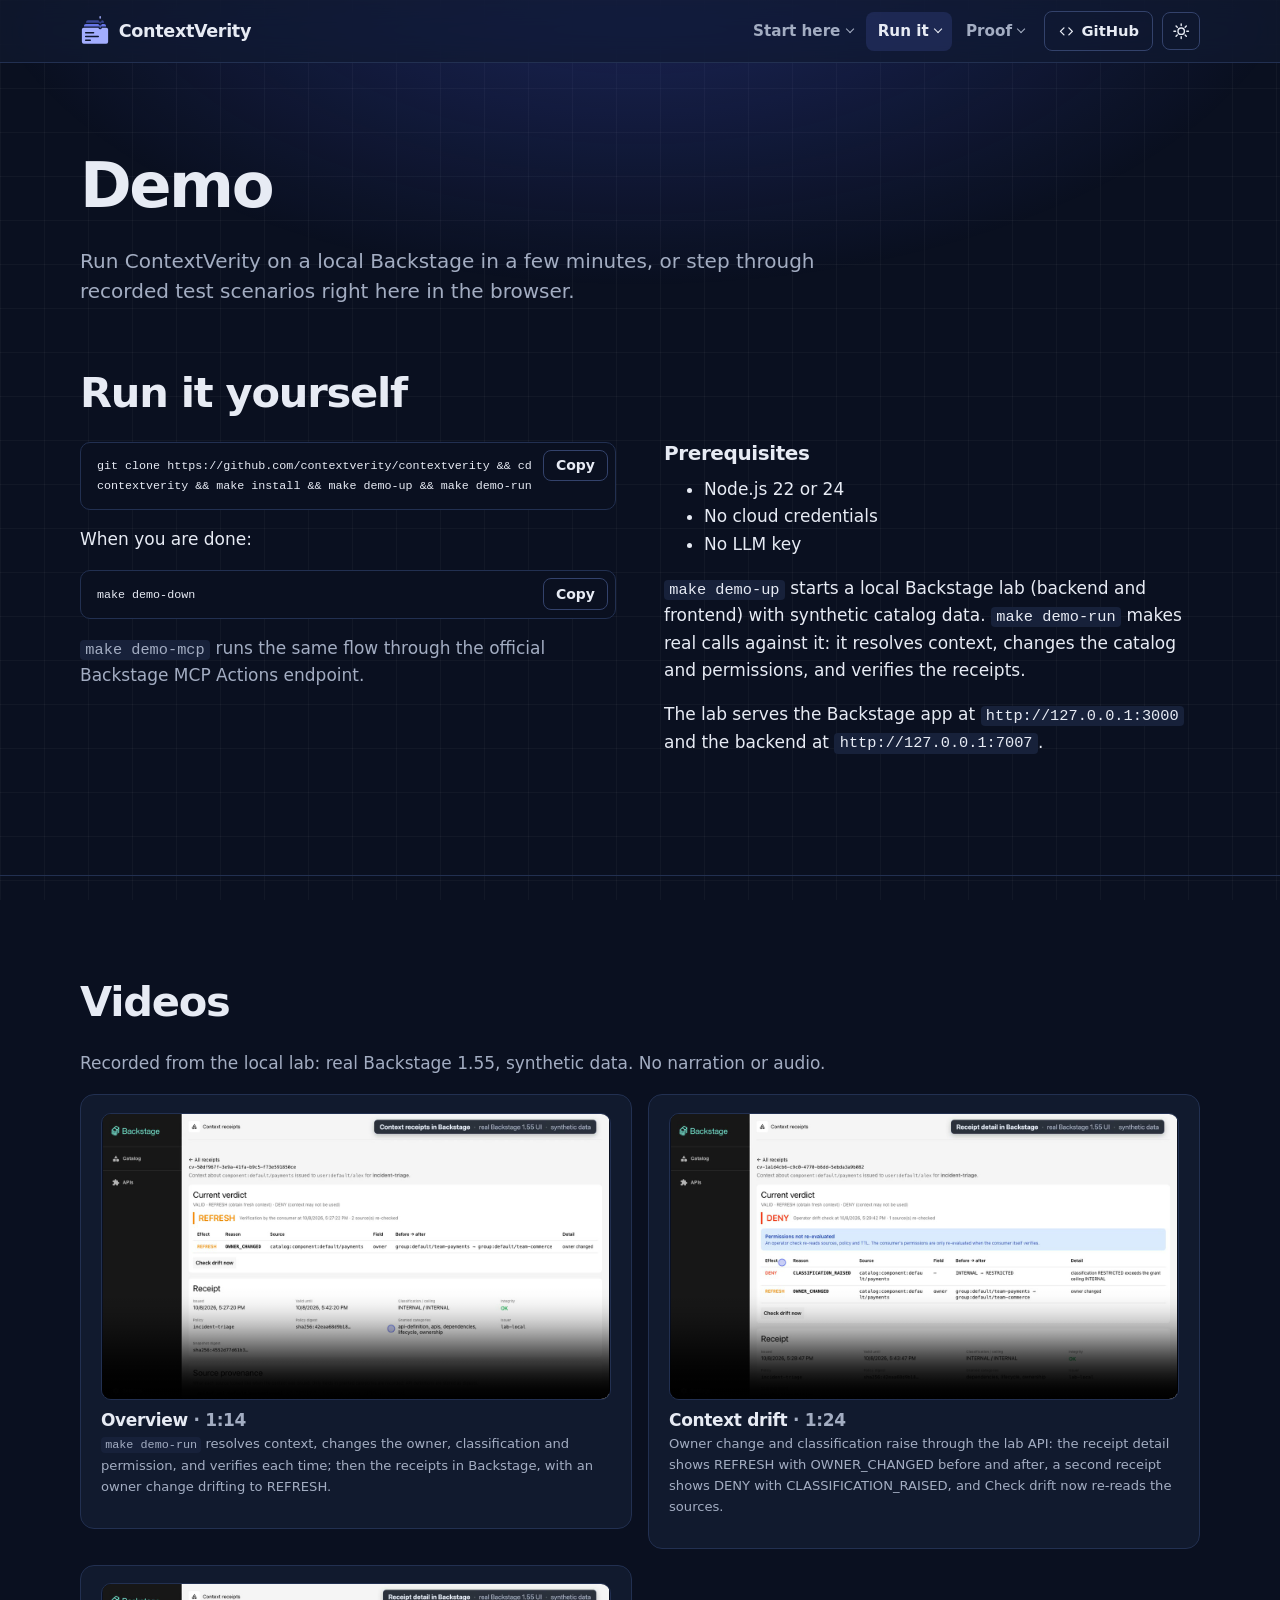
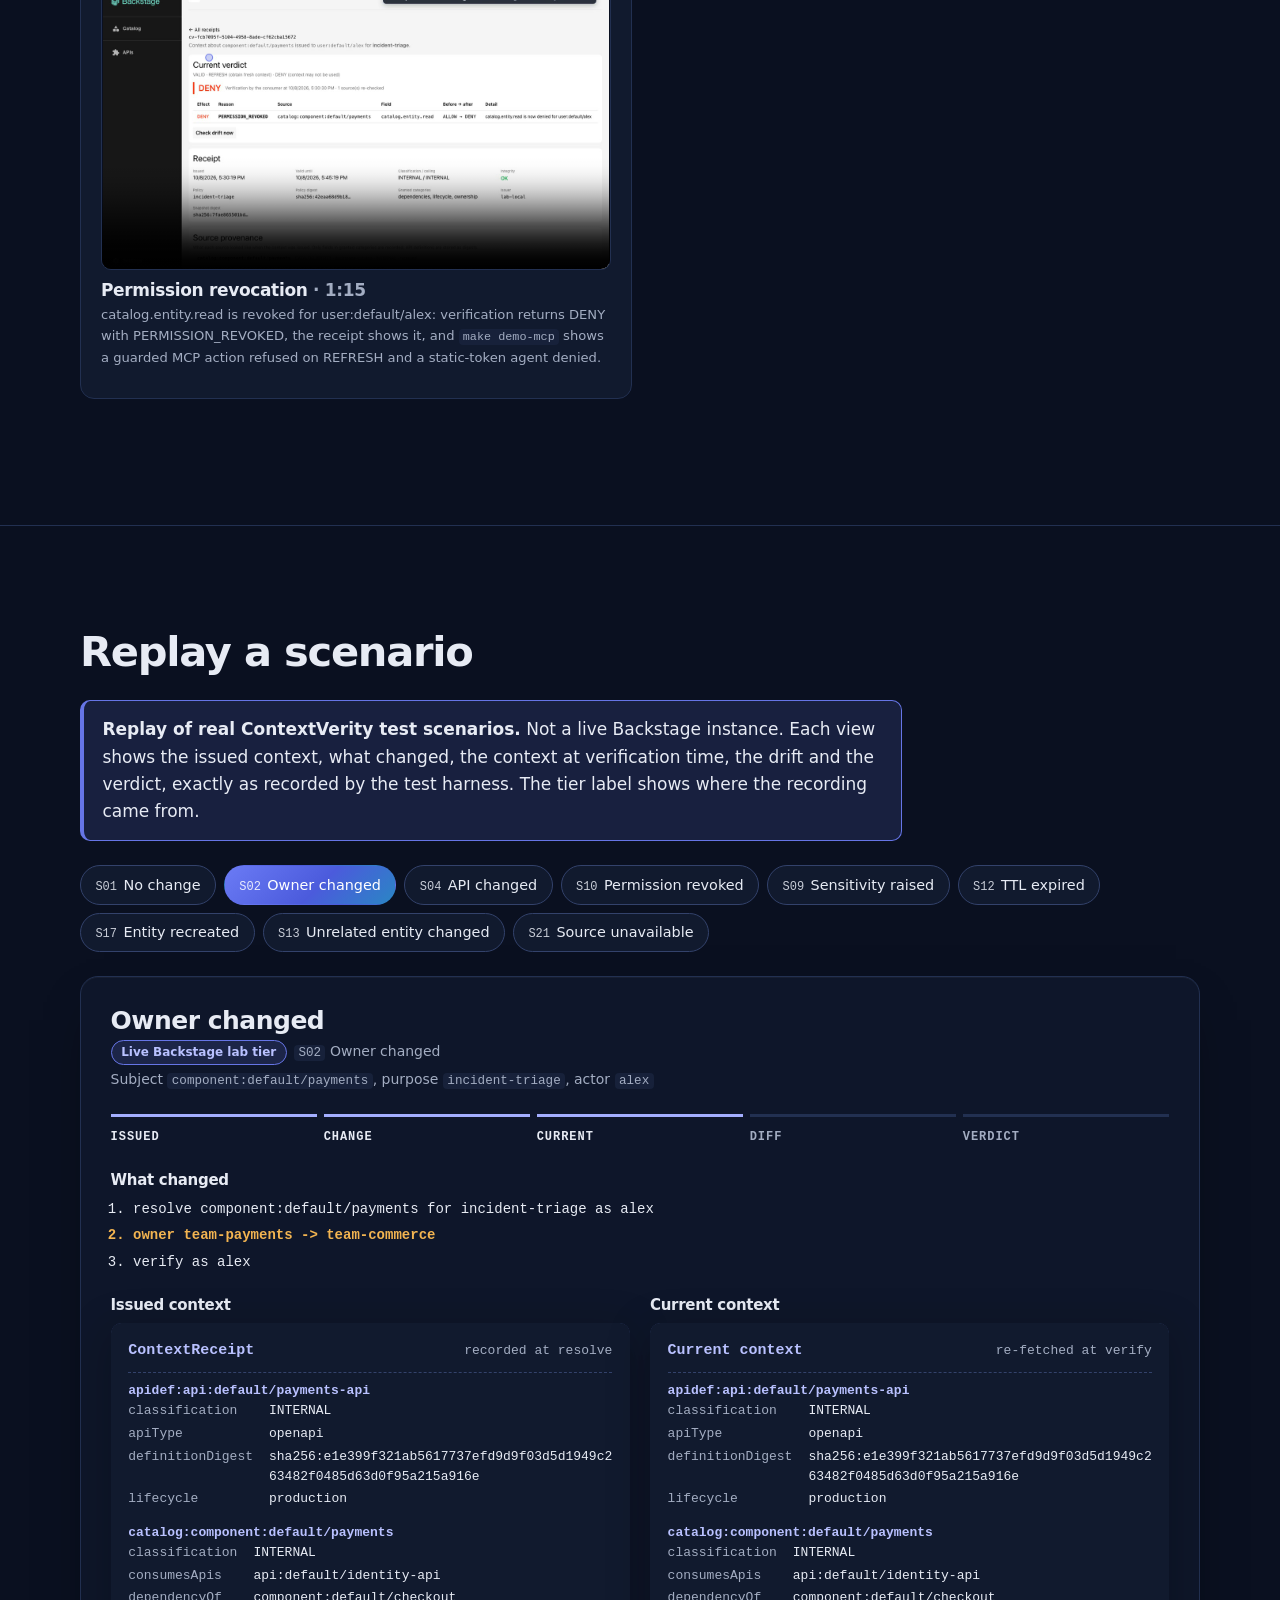
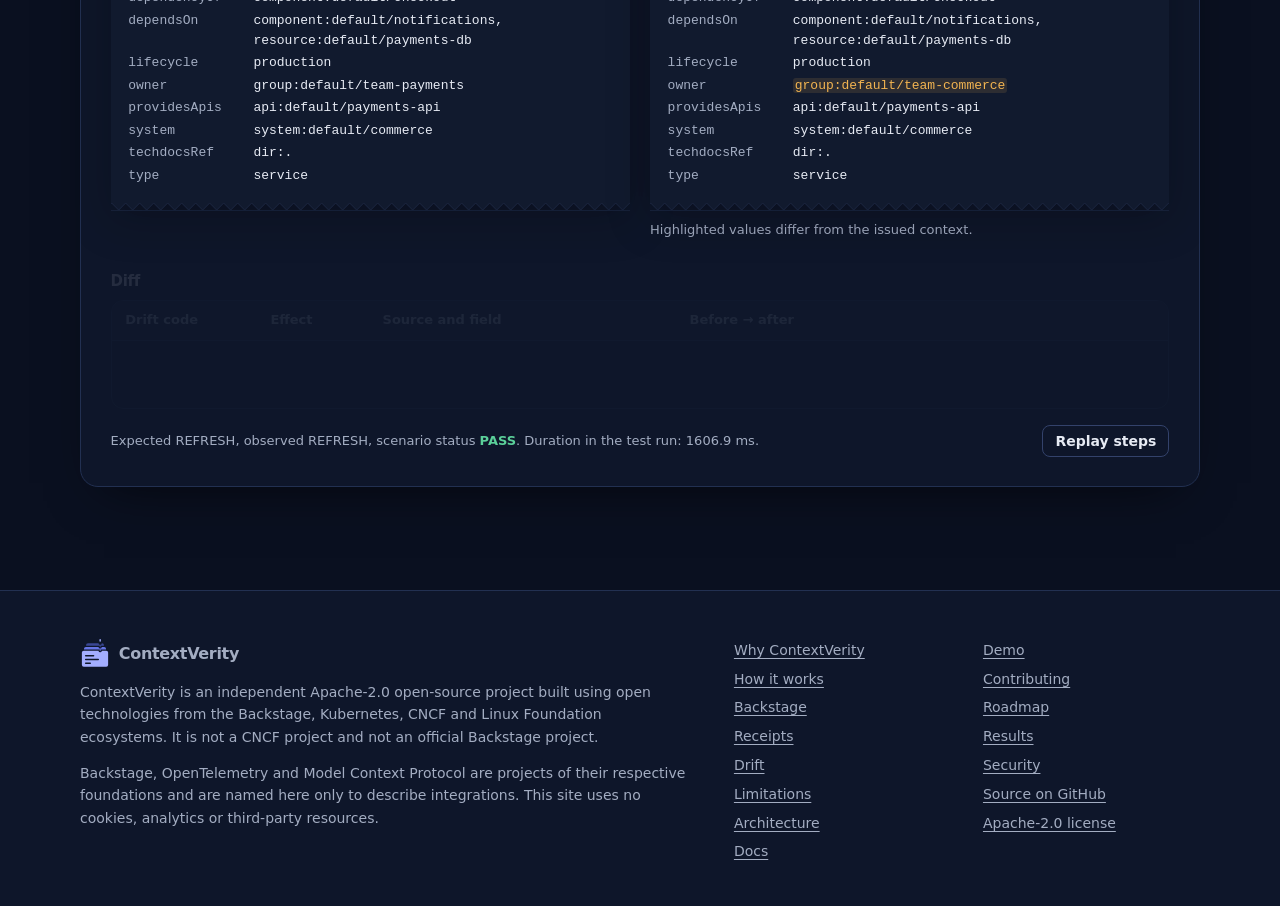
==== commit 91db5a66: "Add demo videos recorded from the local lab" ====
--- a/demo/index.html
+++ b/demo/index.html
@@ -67,6 +67,36 @@
       </div>
     </section>
 
+    <section class="section" aria-labelledby="d-videos">
+      <div class="wrap">
+        <h2 id="d-videos">Videos</h2>
+        <p class="muted">Recorded from the local lab: real Backstage 1.55, synthetic data. No narration or audio.</p>
+        <div class="chart-grid">
+          <figure class="chart-card">
+            <video controls muted preload="none" playsinline poster="/assets/video/contextverity-overview.jpg" aria-label="Overview demo video">
+              <source src="/assets/video/contextverity-overview.mp4" type="video/mp4">
+              <a href="/assets/video/contextverity-overview.mp4">Download the overview video (MP4)</a>
+            </video>
+            <figcaption><h3>Overview <span class="muted">· 1:14</span></h3><p class="sub"><code>make demo-run</code> resolves context, changes the owner, classification and permission, and verifies each time; then the receipts in Backstage, with an owner change drifting to REFRESH.</p></figcaption>
+          </figure>
+          <figure class="chart-card">
+            <video controls muted preload="none" playsinline poster="/assets/video/contextverity-context-drift.jpg" aria-label="Context drift demo video">
+              <source src="/assets/video/contextverity-context-drift.mp4" type="video/mp4">
+              <a href="/assets/video/contextverity-context-drift.mp4">Download the context drift video (MP4)</a>
+            </video>
+            <figcaption><h3>Context drift <span class="muted">· 1:24</span></h3><p class="sub">Owner change and classification raise through the lab API: the receipt detail shows REFRESH with OWNER_CHANGED before and after, a second receipt shows DENY with CLASSIFICATION_RAISED, and Check drift now re-reads the sources.</p></figcaption>
+          </figure>
+          <figure class="chart-card">
+            <video controls muted preload="none" playsinline poster="/assets/video/contextverity-permission-revocation.jpg" aria-label="Permission revocation demo video">
+              <source src="/assets/video/contextverity-permission-revocation.mp4" type="video/mp4">
+              <a href="/assets/video/contextverity-permission-revocation.mp4">Download the permission revocation video (MP4)</a>
+            </video>
+            <figcaption><h3>Permission revocation <span class="muted">· 1:15</span></h3><p class="sub">catalog.entity.read is revoked for user:default/alex: verification returns DENY with PERMISSION_REVOKED, the receipt shows it, and <code>make demo-mcp</code> shows a guarded MCP action refused on REFRESH and a static-token agent denied.</p></figcaption>
+          </figure>
+        </div>
+      </div>
+    </section>
+
     <section class="section" aria-labelledby="d-replay">
       <div class="wrap">
         <h2 id="d-replay">Replay a scenario</h2>
--- a/assets/css/site.css
+++ b/assets/css/site.css
@@ -1748,6 +1748,17 @@
   margin-bottom: 0.9rem;
 }
 
+.chart-card video {
+  display: block;
+  width: 100%;
+  height: auto;
+  aspect-ratio: 16 / 9;
+  border: 1px solid var(--rule);
+  border-radius: 10px;
+  background: var(--bg);
+  margin-bottom: 0.7rem;
+}
+
 .chart {
   display: block;
   width: 100%;
